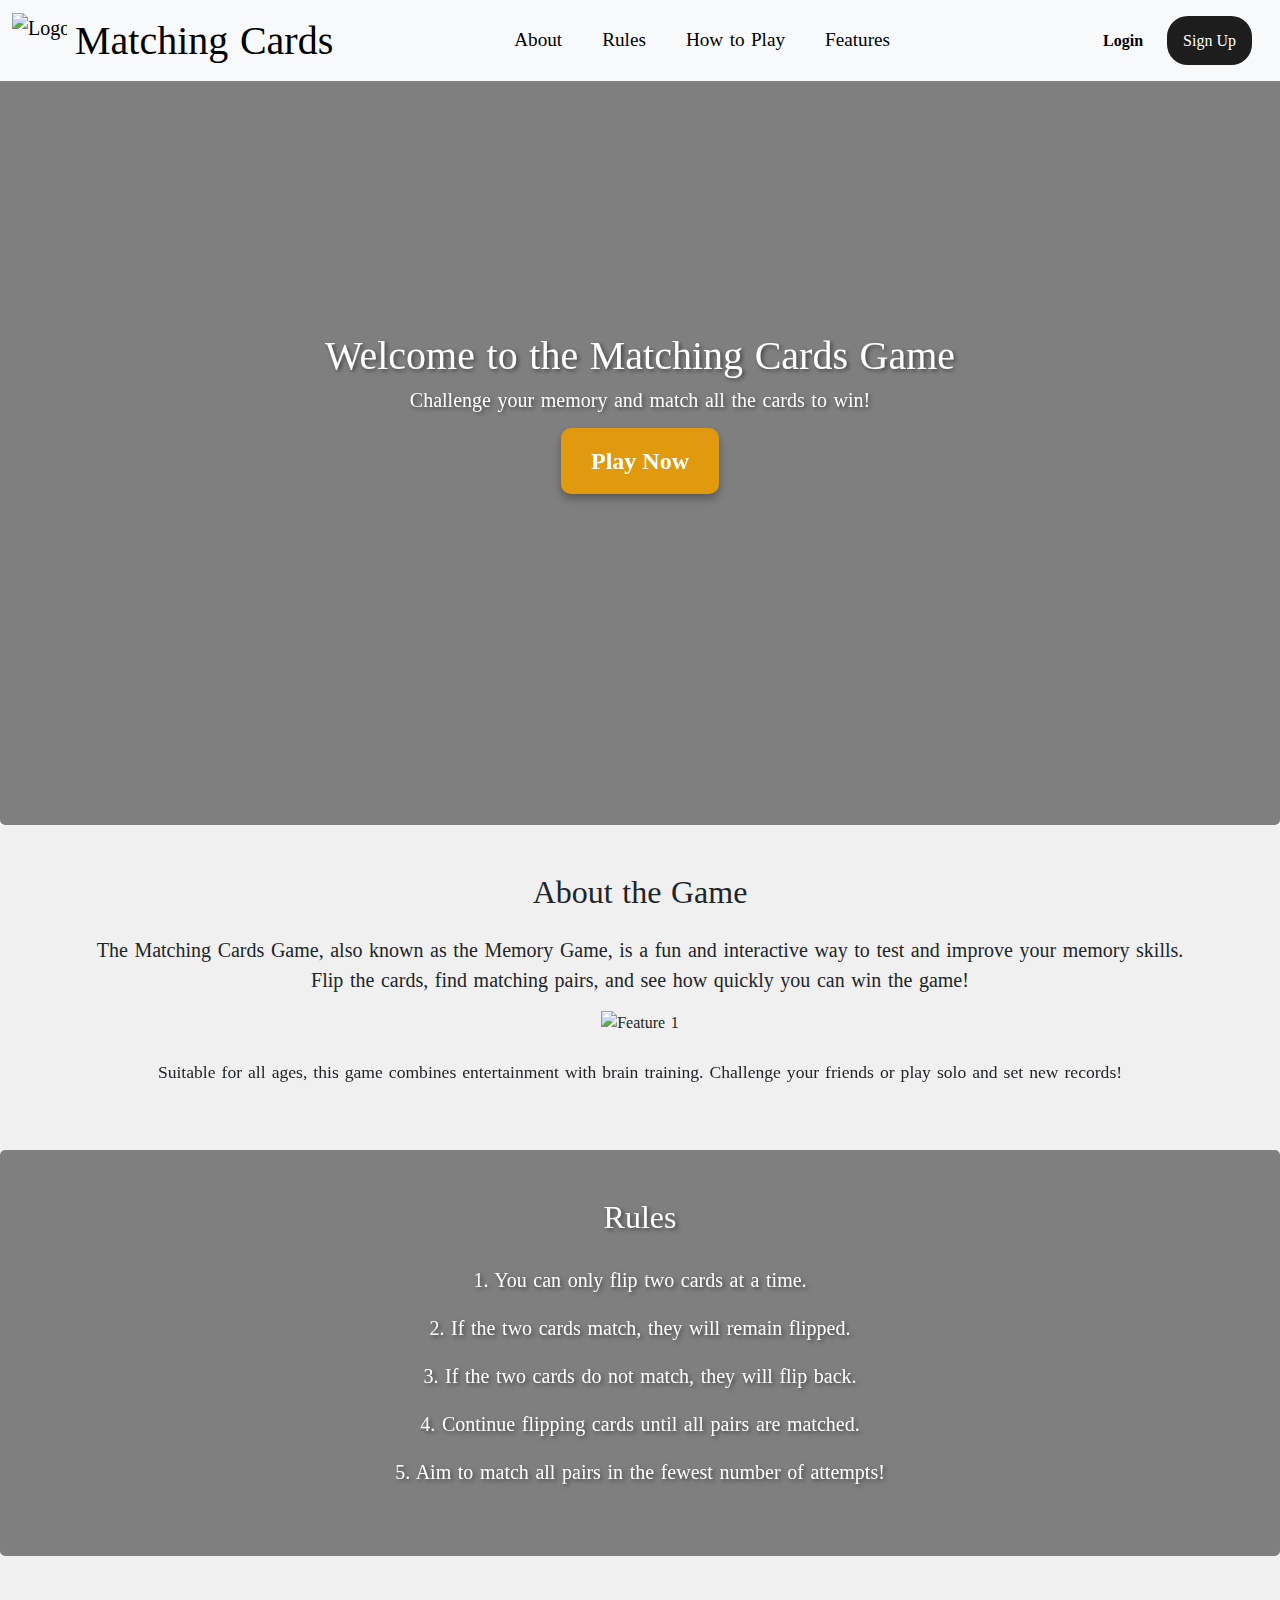
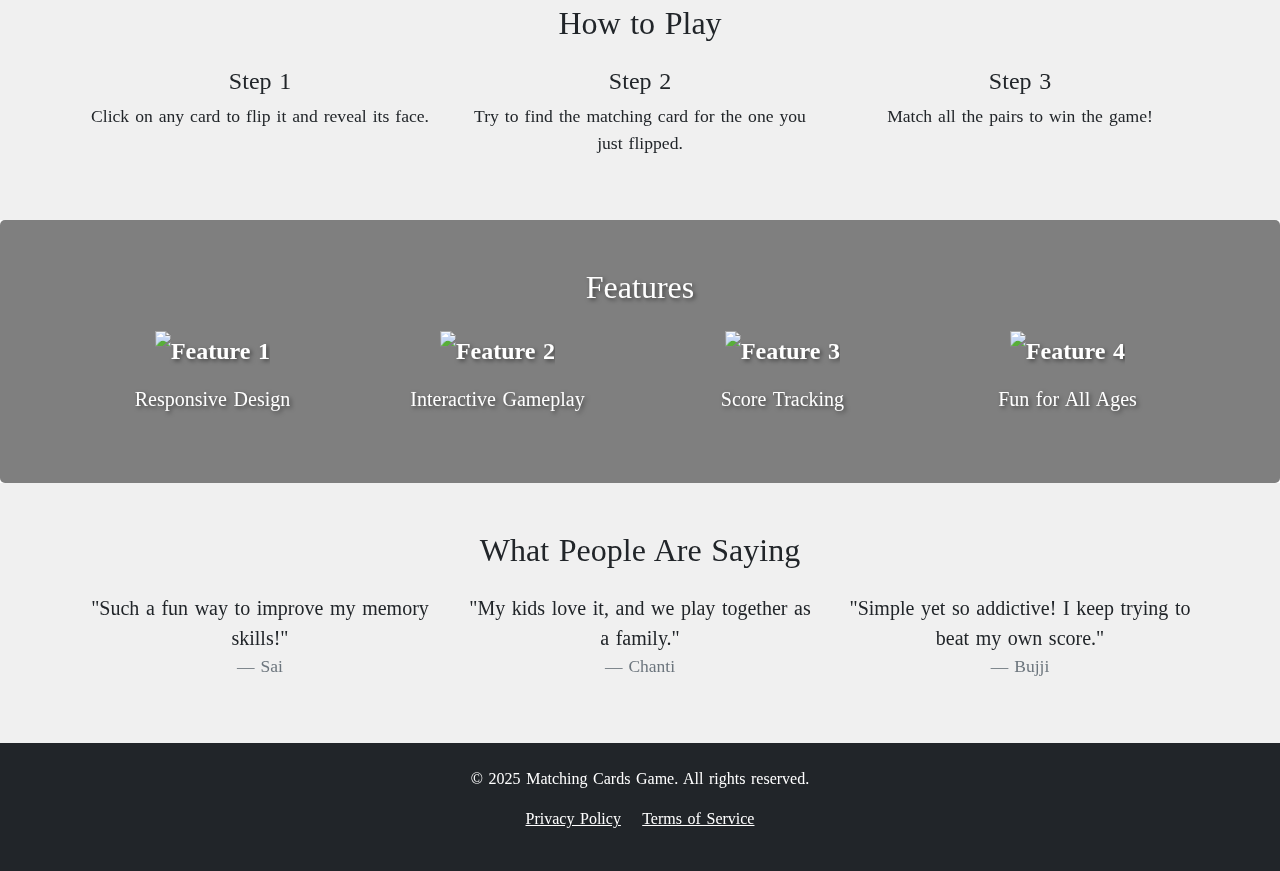
==== Home_UI/index.html @ 98ad25f4 "Almost" ====
<!doctype html>
<html lang="en">
  <head>
    <meta charset="utf-8">
    <meta name="viewport" content="width=device-width, initial-scale=1">
    <title>Matching Cards Game</title>
    <link href="https://fonts.googleapis.com/css2?family=Inter:wght@400;500;600;700&display=swap" rel="stylesheet">
    <link href="https://cdn.jsdelivr.net/npm/bootstrap@5.3.3/dist/css/bootstrap.min.css" rel="stylesheet" integrity="sha384-QWTKZyjpPEjISv5WaRU9OFeRpok6YctnYmDr5pNlyT2bRjXh0JMhjY6hW+ALEwIH" crossorigin="anonymous">
    <link rel="stylesheet" href="https://cdn.jsdelivr.net/npm/sweetalert2@11/dist/sweetalert2.min.css">
    <link rel="stylesheet" href="JS Project.css">
  </head>
  <body>
    <div class="background-container"></div>
    <!-- RECHECK : Navbar -->
    <nav class="navbar navbar-expand-lg bg-body-tertiary">
        <div class="container-fluid">
          <!-- Nav-Left -->
          <a class="navbar-brand d-flex align-items-center navleft" href="#">
            <img src="artificial-intelligence_994982.png" alt="Logo" class="logo" style="width: 55px; height: 55px;">
            <h1 class="title mb-0 ms-2">Matching Cards</h1>
          </a>

          <button class="navbar-toggler" type="button" data-bs-toggle="collapse" data-bs-target="#navbarSupportedContent" aria-controls="navbarSupportedContent" aria-expanded="false" aria-label="Toggle navigation">
            <span class="navbar-toggler-icon"></span>
          </button>
          <div class="collapse navbar-collapse" id="navbarSupportedContent">

            <!-- Nav-Center -->
            <ul class="navbar-nav me-auto mb-2 mb-lg-0">
              <li class="nav-item">
                <a class="nav-link" href="#about">About</a>
              </li>
              <li class="nav-item">
                <a class="nav-link" href="#rules">Rules</a>
              </li>
              <li class="nav-item">
                <a class="nav-link" href="#how-to-play">How to Play</a>
              </li>
              <li class="nav-item">
                <a class="nav-link" href="#features">Features</a>
              </li>
            </ul>

            <!-- Nav-Right -->
            <form class="d-flex mx-2" role="search">
              <!-- Login Button -->
              <button type="button" id="loginModalButton" class="btn btn-primary" data-bs-toggle="modal" data-bs-target="#loginModal">
                  Login
              </button>

              <!-- Login Modal -->
              <div class="modal fade" id="loginModal" tabindex="-1" aria-labelledby="loginModalLabel" aria-hidden="true">
                <div class="modal-dialog">
                  <div class="modal-content">
                    <div class="modal-header">
                      <h1 class="modal-title fs-5 text-center w-100" id="loginModalLabel">Login Form</h1>
                      <button type="button" class="btn-close" data-bs-dismiss="modal" aria-label="Close"></button>
                    </div>
                    <div class="modal-body">
                      <form>
                        <label for="login-email">Email</label>
                        <input type="email" id="login-email" name="email" required class="form-control mb-3">

                        <label for="login-password">Password:</label>
                        <input type="password" id="login-password" name="password" required class="form-control mb-3">

                        <button type="button" id="loginButton" class="btn btn-primary d-block mx-auto w-50">Login</button>
                      </form>
                    </div>
                  </div>
                </div>
              </div>

              <!-- Signup Button -->
              <button type="button" id="signupModalButton" class="btn btn-secondary me-3" data-bs-toggle="modal" data-bs-target="#signupModal">
                Sign Up
              </button>

              <!-- Signup Modal -->
              <div class="modal fade" id="signupModal" tabindex="-1" aria-labelledby="signupModalLabel" aria-hidden="true">
                <div class="modal-dialog">
                  <div class="modal-content">
                    <div class="modal-header">
                      <h1 class="modal-title fs-5 text-center w-100" id="signupModalLabel">Sign Up Form</h1>
                      <button type="button" class="btn-close" data-bs-dismiss="modal" aria-label="Close"></button>
                    </div>
                    <div class="modal-body">
                      <form id="signupForm">
                        <label for="signup-name">Name:</label>
                        <input type="text" id="signup-name" name="name" required class="form-control mb-3">

                        <label for="signup-email">Email:</label>
                        <input type="email" id="signup-email" name="email" required class="form-control mb-3">

                        <label for="signup-password">Password:</label>
                        <input type="password" id="signup-password" name="password" required class="form-control mb-3">

                        <label for="signup-confirm-password">Confirm Password:</label>
                        <input type="password" id="signup-confirm-password" name="confirm-password" required class="form-control mb-3">
                          
                        <button type="button" id="signupButton" class="btn btn-success d-block mx-auto w-50">Sign Up</button>
                      </form>
                    </div>
                  </div>
                </div>
              </div>

              <!-- Profile Button (Initially Hidden) -->
              <button id="profileButton" class="btn btn-secondary d-none" data-bs-toggle="offcanvas" data-bs-target="#profileOffcanvas">
                Welcome, User
              </button>
            </form>
          </div>
        </div>
    </nav>

    <!-- RECHECK : Offcanvas for User Profile -->
    <div class="offcanvas offcanvas-end" tabindex="-1" id="profileOffcanvas" aria-labelledby="profileOffcanvasLabel">
      <div class="offcanvas-header">
        <h5 id="profileOffcanvasLabel">User Profile</h5>
        <button type="button" class="btn-close" data-bs-dismiss="offcanvas" aria-label="Close"></button>
      </div>
      <div class="offcanvas-body my-3">
        <!-- Profile Content -->
        <p id="userName">Name: </p>
        <p id="userEmail">Email: </p>
        <!-- You can add more profile fields here -->
        <button class="btn btn-danger" id="logoutButton">Logout</button>
      </div>
    </div>

    <!-- RECHECK : Game Body -->
    <div class="play-now-container">
      <div class="centered-text">
        <h1>Welcome to the Matching Cards Game</h1>
        <h5 class="mb-3">Challenge your memory and match all the cards to win!</h5>
        <button class="play-now-btn" id="playNowButton">Play Now</button>
      </div>
    </div>

    <!-- RECHECK : About Section -->
    <section id="about" class="py-5">
      <div class="container text-center">
        <h2 class="mb-4">About the Game</h2>
        <p class="lead">
          The Matching Cards Game, also known as the Memory Game, is a fun and interactive way to test and improve your memory skills. Flip the cards, find matching pairs, and see how quickly you can win the game!
        </p>
        <div class="col-md-6 mx-auto">
          <img src="https://img.freepik.com/free-vector/hand-drawn-memory-game-card_23-2150138546.jpg?t=st=1738011344~exp=1738014944~hmac=1db11091009ba32797572f7f1c709d131ff43c8e383258971d73b6f39f11af08&w=2000" alt="Feature 1" class="img-fluid mb-4">
        </div>
        <p id="about-paragraph-2">
          Suitable for all ages, this game combines entertainment with brain training. Challenge your friends or play solo and set new records!
        </p>
      </div>
    </section>

    <!-- RECHECK : Rules Section -->
    <section id="rules" class="py-5">
      <div class="container text-center">
        <h2 class="mb-4">Rules</h2>
        <ul class="list-unstyled lead">
          <li class="mb-2">1. You can only flip two cards at a time.</li>
          <li class="mb-2">2. If the two cards match, they will remain flipped.</li>
          <li class="mb-2">3. If the two cards do not match, they will flip back.</li>
          <li class="mb-2">4. Continue flipping cards until all pairs are matched.</li>
          <li>5. Aim to match all pairs in the fewest number of attempts!</li>
        </ul>
      </div>
    </section>

    <!-- RECHECK : How to Play Section -->
    <section id="how-to-play" class="py-5">
      <div class="container text-center">
        <h2 class="mb-4">How to Play</h2>
        <div class="row">
          <div class="col-md-4">
            <h4>Step 1</h4>
            <p>Click on any card to flip it and reveal its face.</p>
          </div>
          <div class="col-md-4">
            <h4>Step 2</h4>
            <p>Try to find the matching card for the one you just flipped.</p>
          </div>
          <div class="col-md-4">
            <h4>Step 3</h4>
            <p>Match all the pairs to win the game!</p>
          </div>
        </div>
      </div>
    </section>

    <!-- RECHECK : Features Section -->
    <section id="features" class="py-5">
      <div class="container text-center">
        <h2 class="mb-4">Features</h2>
        <div class="row">
          <div class="col-md-3">
            <img src="https://imgs.search.brave.com/dAk8lnPWnwfL-H8TKE4ruaggciHf4OfFQa4pqZx1gVA/rs:fit:500:0:0:0/g:ce/aHR0cHM6Ly9pLmV0/c3lzdGF0aWMuY29t/LzkwODkyOTUvYy8y/MjUwLzIyNTAvMC8z/MDcvaWwvODBjNmRm/LzQ1NDU4Njg4OTMv/aWxfNjAweDYwMC40/NTQ1ODY4ODkzX2Fn/azIuanBn" alt="Feature 1" class="img-fluid mb-2">
            <p class="lead">Responsive Design</p>
          </div>
          <div class="col-md-3">
            <img src="https://media.istockphoto.com/id/165808911/vector/seamless-sketchy-gambling-background.jpg?s=612x612&w=0&k=20&c=xPhKCPptlTzb1c4b8AgfLMcfgFPc8h7k408a5qskwbc=" alt="Feature 2" class="img-fluid mb-2">
            <p class="lead">Interactive Gameplay</p>
          </div>
          <div class="col-md-3">
            <img src="https://imgs.search.brave.com/dAk8lnPWnwfL-H8TKE4ruaggciHf4OfFQa4pqZx1gVA/rs:fit:500:0:0:0/g:ce/aHR0cHM6Ly9pLmV0/c3lzdGF0aWMuY29t/LzkwODkyOTUvYy8y/MjUwLzIyNTAvMC8z/MDcvaWwvODBjNmRm/LzQ1NDU4Njg4OTMv/aWxfNjAweDYwMC40/NTQ1ODY4ODkzX2Fn/azIuanBn" alt="Feature 3" class="img-fluid mb-2">
            <p class="lead">Score Tracking</p>
          </div>
          <div class="col-md-3">
            <img src="https://files.oaiusercontent.com/file-RHtWXZrp2qFBhBNarhbA9V?se=2025-01-27T20%3A14%3A05Z&sp=r&sv=2024-08-04&sr=b&rscc=max-age%3D604800%2C%20immutable%2C%20private&rscd=attachment%3B%20filename%3Db121ca45-e9a7-44d7-8a75-b4c12d9004ea.webp&sig=NeFZGSSMA1Ck%2BshZG92z2w/9kWY3EGKDOteXCU4sWtw%3D" alt="Feature 4" class="img-fluid mb-2">
            <p class="lead">Fun for All Ages</p>
          </div>
        </div>
      </div>
    </section>

    <!-- RECHECK : Testimonials Section -->
    <section id="testimonials" class="py-5">
      <div class="container text-center">
        <h2 class="mb-4">What People Are Saying</h2>
        <div class="row">
          <div class="col-md-4">
            <blockquote class="blockquote">
              <p>"Such a fun way to improve my memory skills!"</p>
              <footer class="blockquote-footer">Sai</footer>
            </blockquote>
          </div>
          <div class="col-md-4">
            <blockquote class="blockquote">
              <p>"My kids love it, and we play together as a family."</p>
              <footer class="blockquote-footer">Chanti</footer>
            </blockquote>
          </div>
          <div class="col-md-4">
            <blockquote class="blockquote">
              <p>"Simple yet so addictive! I keep trying to beat my own score."</p>
              <footer class="blockquote-footer">Bujji</footer>
            </blockquote>
          </div>
        </div>
      </div>
    </section>

    <!-- RECHECK : Footer -->
    <footer class="py-4 bg-dark text-white text-center">
      <p>&copy; 2025 Matching Cards Game. All rights reserved.</p>
      <p>
        <a href="#" class="text-white me-3">Privacy Policy</a>
        <a href="#" class="text-white">Terms of Service</a>
      </p>
    </footer>

    <!-- Script connections -->
    <script type="module" src="JS Project.js"></script>
    <script src="https://cdn.jsdelivr.net/npm/sweetalert2@11/dist/sweetalert2.min.js"></script>
    <script src="https://cdn.jsdelivr.net/npm/bootstrap@5.3.3/dist/js/bootstrap.bundle.min.js" integrity="sha384-YvpcrYf0tY3lHB60NNkmXc5s9fDVZLESaAA55NDzOxhy9GkcIdslK1eN7N6jIeHz" crossorigin="anonymous"></script>
  </body>
</html>
---- Home_UI/JS Project.css ----
html {
  scroll-behavior: smooth;
  scroll-padding-top: 80px;
  overflow-x: hidden;
}

body {
  background-image: url('maria-sol-ponce-FliC0KecSw0-unsplash.jpg');
  background-size: cover;
  background-repeat: no-repeat;
  background-attachment: fixed;
  background-position: center;
  font-family: 'math';
  position: relative;
  word-spacing: 0.1em;
  overflow-x: hidden;
}

.background-container {
  position: fixed;
  top: 0;
  left: 0;
  width: 100%;
  height: 100%;
  background-image: url('maria-sol-ponce-FliC0KecSw0-unsplash.jpg');
  background-size: cover;
  background-position: center;
  background-attachment: fixed;
  filter: blur(8px);
  z-index: -1;
  pointer-events: none;
}

.navbar {
  position: fixed;
  width: 100%;
  z-index: 1060;
}

.navbar-nav {
  margin-left: auto;
}

.navbar-nav .nav-link {
  font-size: 1.2rem;
  margin-right: 1.5rem;
  color: #000;
}

.navbar-nav .nav-link:hover {
  color: dimgray;
}

#loginModalButton {
  background-color: inherit;
  color: #000000;
  /* border: 1px solid grey; */
  padding: 0.5rem 1rem;
  border-radius: 1rem;
  font-weight: 600;
}

#loginModalButton:hover {
  color: dimgray;
}

#signupModalButton {
  background-color: rgb(28, 29, 28);
  border: none;
  padding: 0.8rem 1rem;
  border-radius: 1.3rem;
}

#signupModalButton:hover {
  background-color: rgb(66, 63, 63);
  /* color: #000; */
  border: none;
  /* font-weight: 600; */
}

.btn {
  background-color: rgb(28, 29, 28);
  border: none;
  padding: 0.8rem;
  border-radius: 1rem;
}

.offcanvas-body{
  display: flex;
  flex-direction: column;
  align-items: center;
}

.play-now-container {
  height: calc(100vh - 75px);
  display: flex;
  justify-content: center;
  align-items: center;
  position: relative;
  z-index: 1;
  text-align: center;
  text-shadow: 2px 2px 4px rgba(0, 0, 0, 0.5);
  color: #FFFFFF;
  background: rgba(0, 0, 0, 0.5);
  padding: 10px 15px;
  border-radius: 5px;
}

.play-now-btn {
  background-color: #e19a0d;
  color: #fff;
  border: none;
  padding: 15px 30px;
  font-size: 1.5rem;
  font-weight: bold;
  border-radius: 10px;
  box-shadow: 0 5px 10px rgba(0, 0, 0, 0.3);
  transition: all 0.3s ease;
}

.play-now-btn:hover {
  background-color: #0056b3;
  transform: scale(1.05);
  box-shadow: 0 8px 15px rgba(0, 0, 0, 0.4);
}

#about{
  background-color: #f0f0f0;
}

#about #about-paragraph-2{
  font-size: 1.1rem;
}

#rules{
  color: #FFFFFF;
  text-shadow: 2px 2px 4px rgba(0, 0, 0, 0.5);
  background: rgba(0, 0, 0, 0.5);
  padding: 10px 15px;
  border-radius: 5px;
  font-size: 1.5rem;
  font-weight: bold;
  line-height: 2.5rem;
}

#how-to-play{
  background-color: #f0f0f0;
}

#how-to-play p{
  font-size: 1.1rem;
}

#features{
  color: #FFFFFF;
  text-shadow: 2px 2px 4px rgba(0, 0, 0, 0.5);
  background: rgba(0, 0, 0, 0.5);
  padding: 10px 15px;
  border-radius: 5px;
  font-size: 1.5rem;
  font-weight: bold;
  line-height: 2.5rem;
}

#testimonials{
  background-color: #f0f0f0;
}
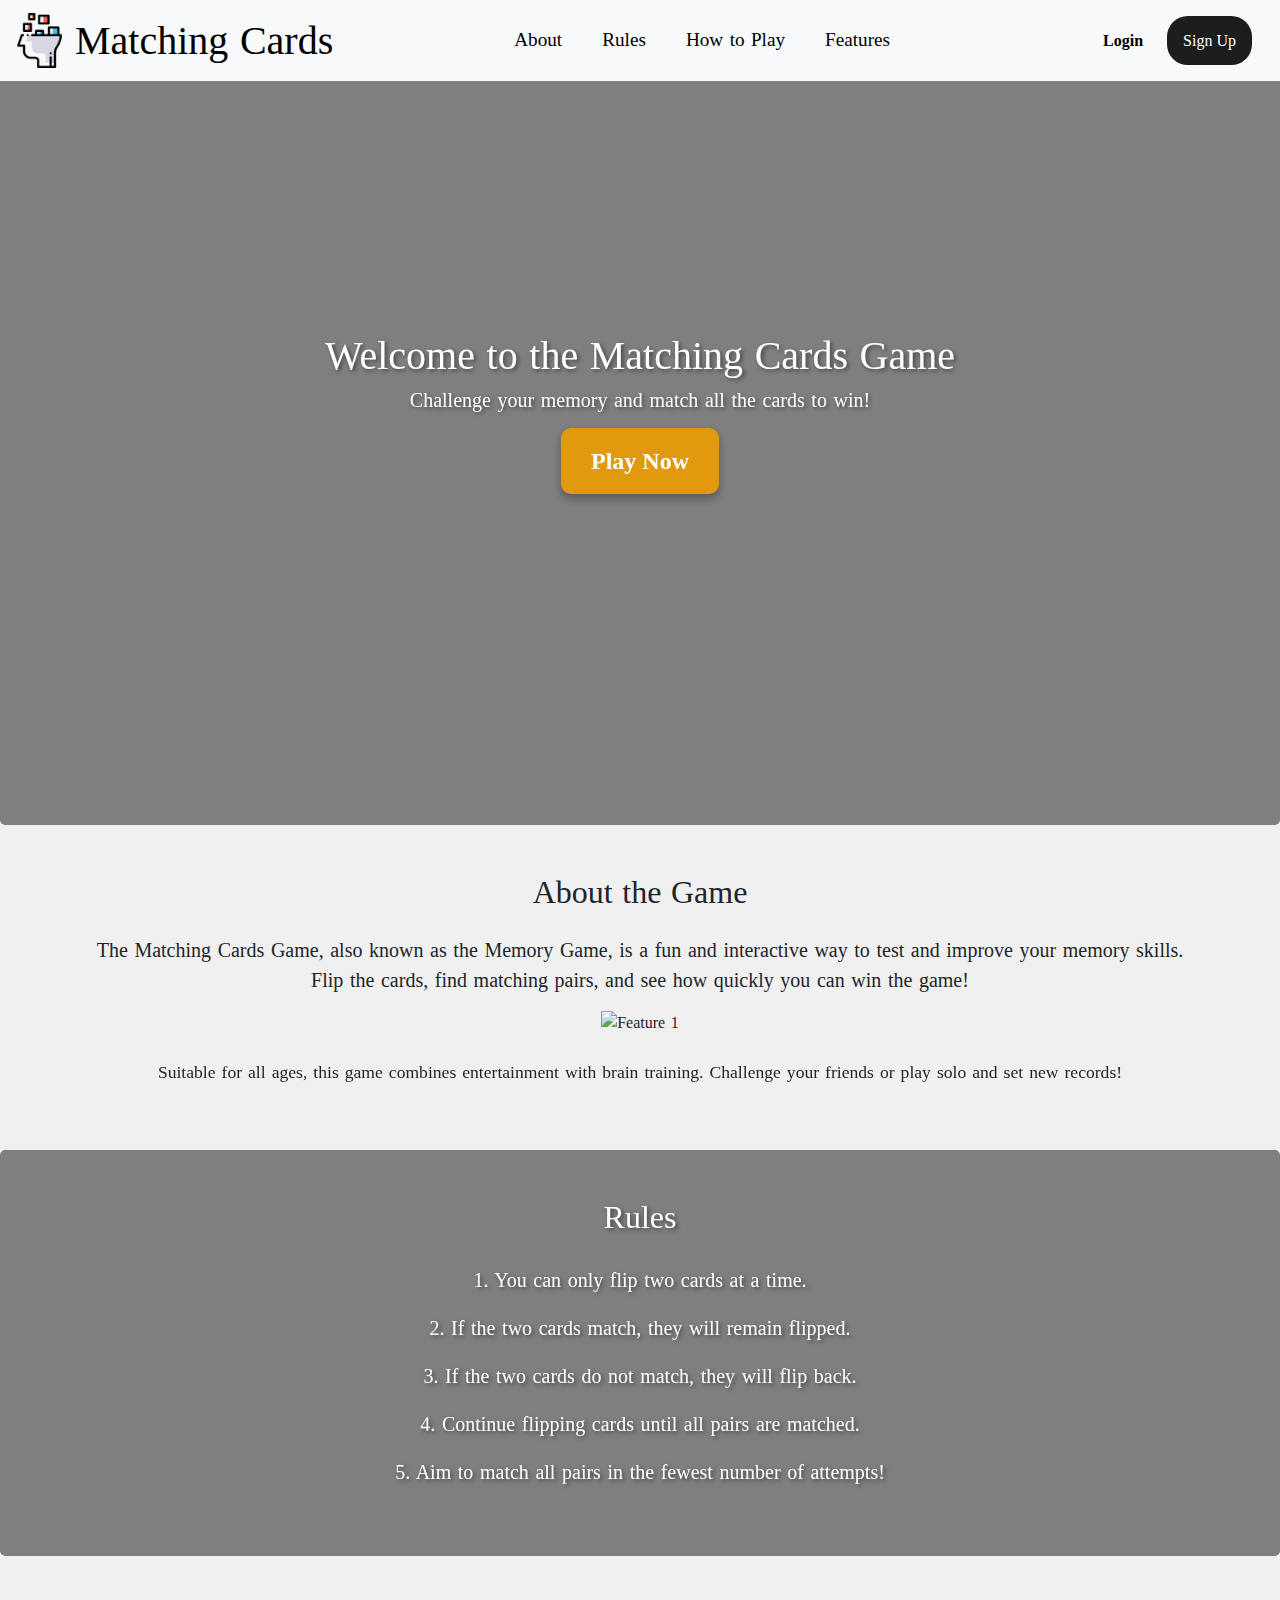
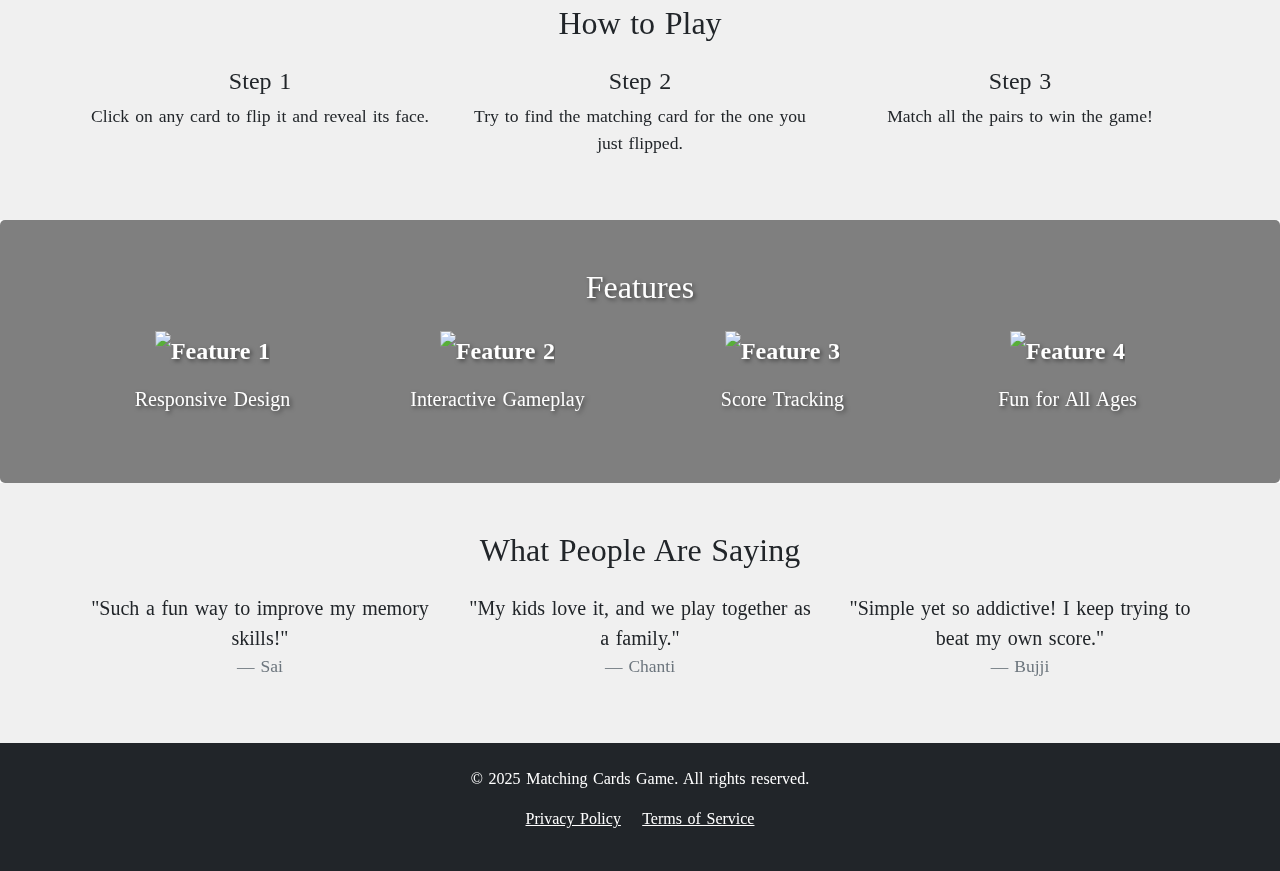
==== commit f0bf3937: "Almost" ====
--- a/Home_UI/index.html
+++ b/Home_UI/index.html
@@ -16,7 +16,7 @@
         <div class="container-fluid">
           <!-- Nav-Left -->
           <a class="navbar-brand d-flex align-items-center navleft" href="#">
-            <img src="artificial-intelligence_994982.png" alt="Logo" class="logo" style="width: 55px; height: 55px;">
+            <img src="/Images/artificial-intelligence_994982.png" alt="Logo" class="logo" style="width: 55px; height: 55px;">
             <h1 class="title mb-0 ms-2">Matching Cards</h1>
           </a>
 
--- a/Home_UI/JS Project.css
+++ b/Home_UI/JS Project.css
@@ -5,7 +5,7 @@
 }
 
 body {
-  background-image: url('maria-sol-ponce-FliC0KecSw0-unsplash.jpg');
+  background-image: url('/Images/maria-sol-ponce-FliC0KecSw0-unsplash.jpg');
   background-size: cover;
   background-repeat: no-repeat;
   background-attachment: fixed;
@@ -22,7 +22,7 @@
   left: 0;
   width: 100%;
   height: 100%;
-  background-image: url('maria-sol-ponce-FliC0KecSw0-unsplash.jpg');
+  background-image: url('/Images/maria-sol-ponce-FliC0KecSw0-unsplash.jpg');
   background-size: cover;
   background-position: center;
   background-attachment: fixed;
